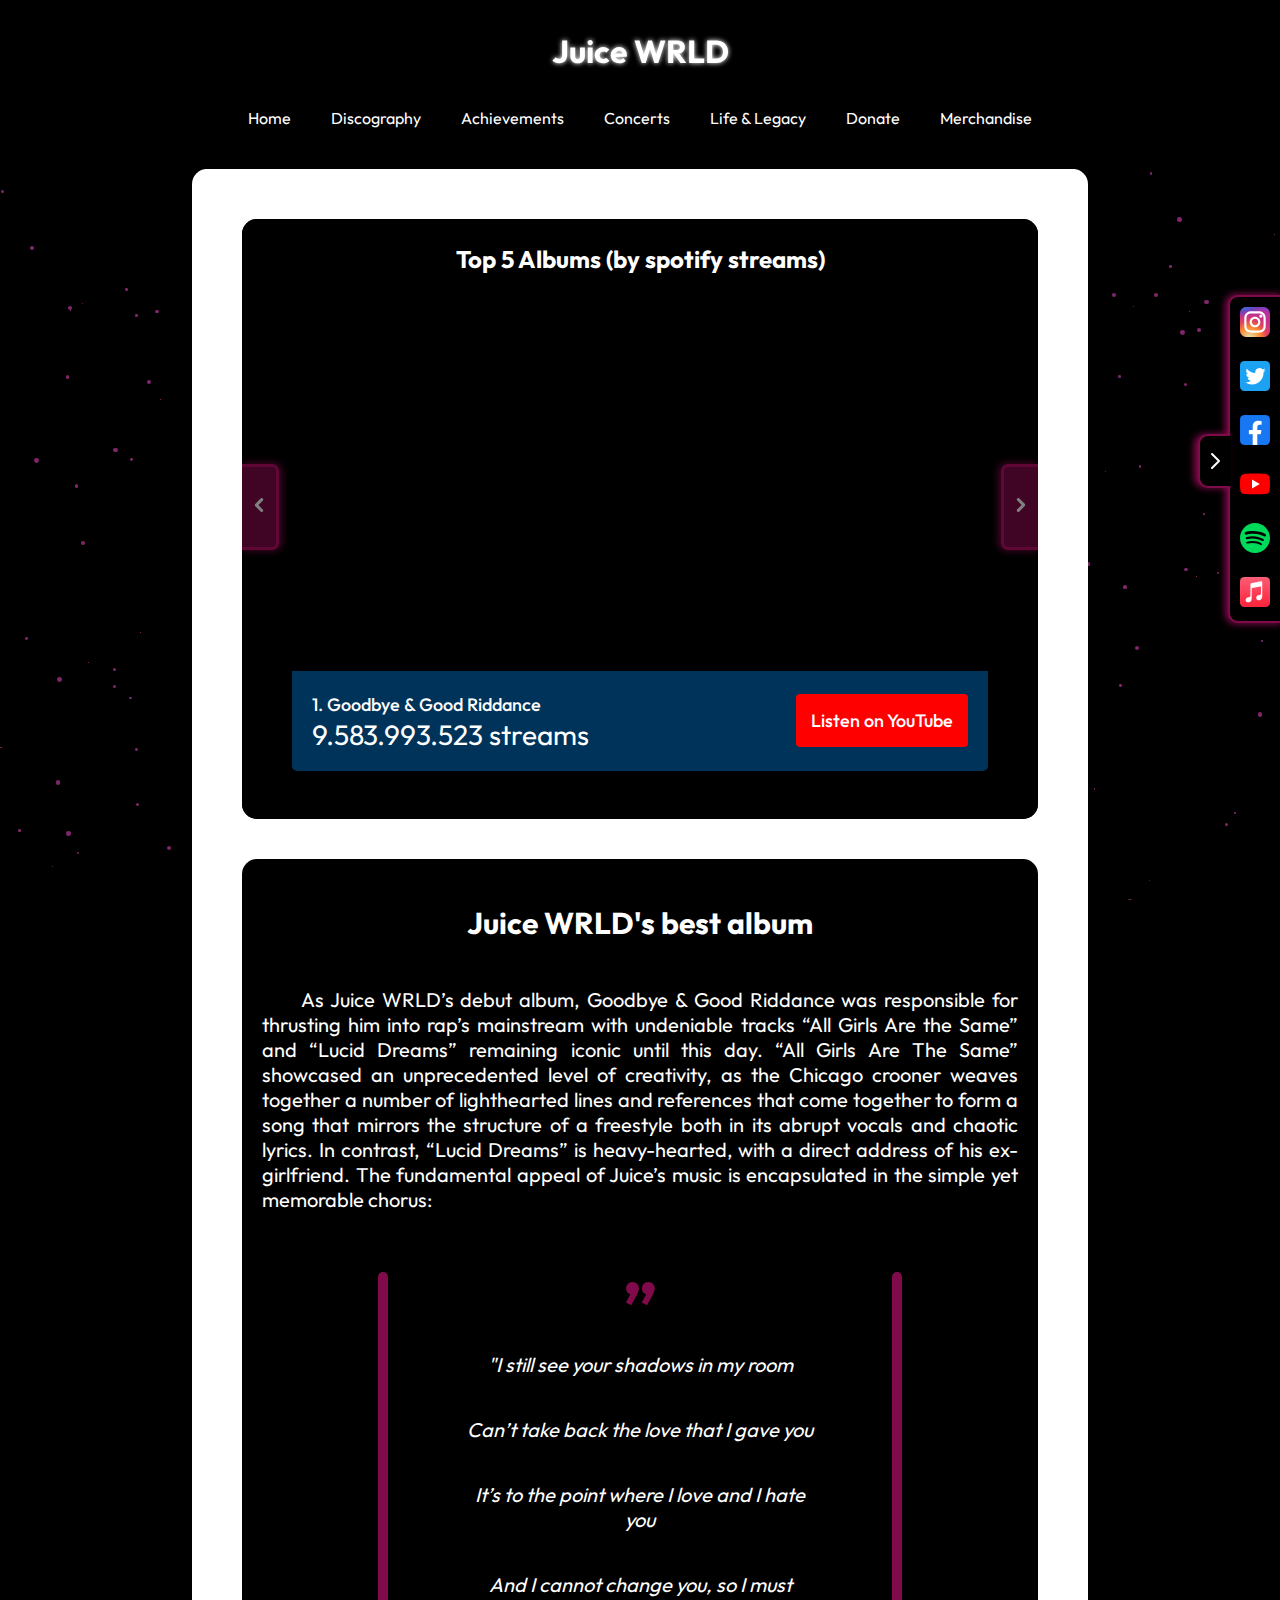
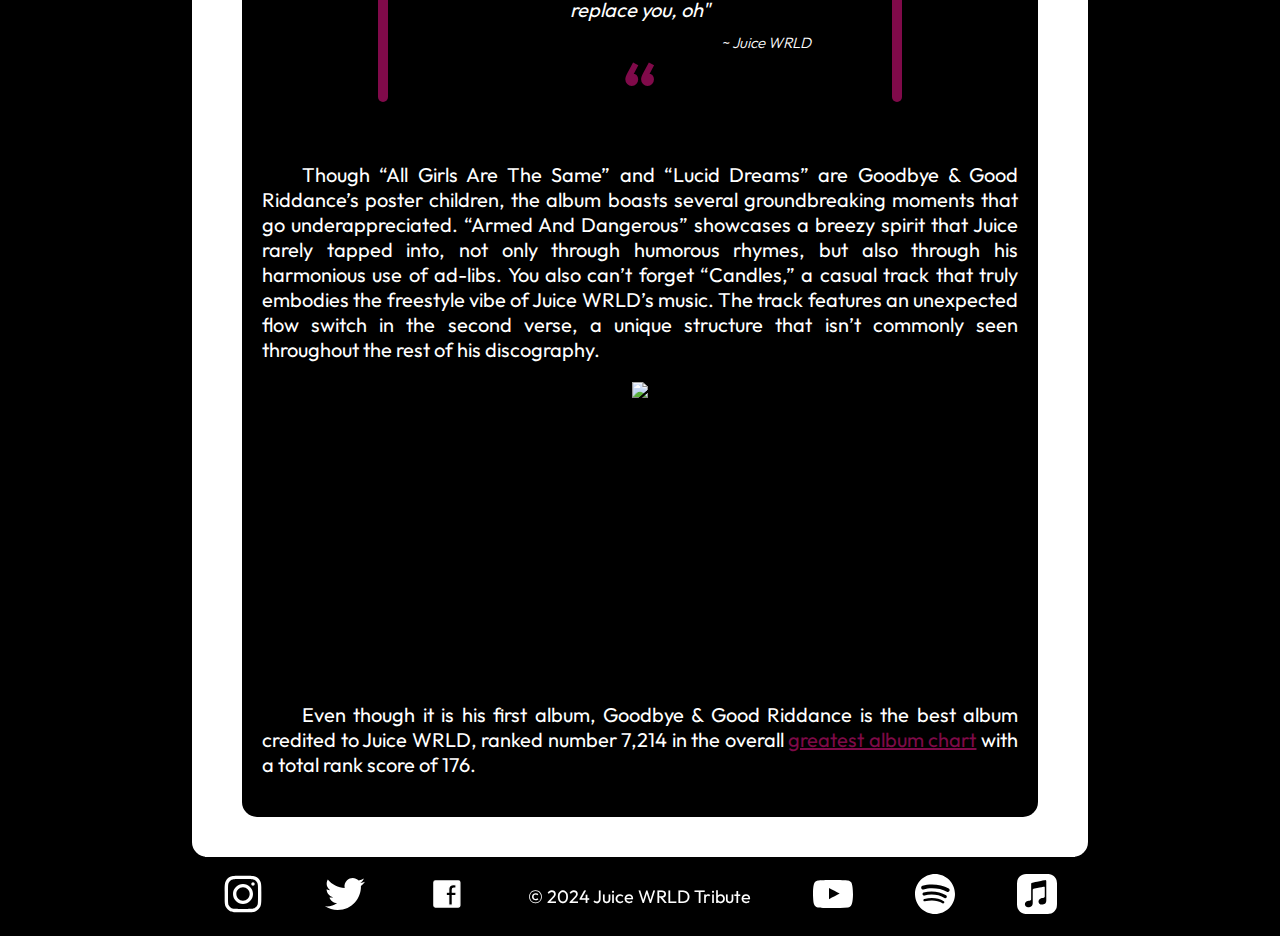
==== albums.html @ 2c8a4d6f "Site" ====
<!DOCTYPE html>
<html lang="en">
<head>
    <link rel="preconnect" href="https://fonts.googleapis.com">
    <link rel="preconnect" href="https://fonts.gstatic.com" crossorigin>
    <link href="https://fonts.googleapis.com/css2?family=Outfit:wght@100..900&display=swap" rel="stylesheet">
    <meta charset="UTF-8">
    <meta name="viewport" content="width=device-width, initial-scale=1.0">
    <title>Juice WRLD – Official Tribute</title>
    <link rel="stylesheet" href="styles.css">
</head>
<body>
    <header>
        <h1 class="white-glow effect-shine"><a href="https://999club.com/" style="text-decoration:none" target="_blank">Juice WRLD</a></h1>
        <div class="hover">
            <svg id="menuSvg" class="menu-inactive" fill="none" viewBox="0 0 17 14"><path stroke="currentColor" stroke-linecap="round" stroke-linejoin="round" stroke-width="2" d="M1 1h15M1 7h15M1 13h15"></path></svg>
        </div>
        <nav>
            <ul id="menu">
                <li><a href="index.html">Home</a></li>
                <li>
                    <a href="#">Discography</a>
                    <ul class="dropdown">
                        <li><a href="albums.html">Albums</a></li>
                        <li><a href="singles.html">Singles</a></li>
                    </ul>
                </li>
                <li>
                    <a href="#">Achievements</a>
                    <ul class="dropdown">
                        <li><a href="awards.html">Awards</a></li>
                        <li><a href="records.html">Records</a></li>
                    </ul>
                </li>
                <li><a href="concerts.html">Concerts</a></li>
                <li><a href="life.html">Life & Legacy</a></li>
                <li><a href="donation.html">Donate</a></li>
                <li><a href="merch.html">Merchandise</a></li>
            </ul>
        </nav>
    </header>
    <main>
        <div class="left-pillar"></div>
        <div class="right-pillar"></div>
        <div class="side-socials" id="sideSocials">
            <div class="side-socials-arrow" id="socialsArr">
                <svg id="socialsArrSvg" class="w-6 h-6 text-gray-800 dark:text-white" aria-hidden="true" xmlns="http://www.w3.org/2000/svg" width="24" height="24" fill="none" viewBox="0 0 24 24"> <path stroke="currentColor" stroke-linecap="round" stroke-linejoin="round" stroke-width="2" d="m15 19-7-7 7-7"/></svg>
            </div>
            <a href="https://www.instagram.com/juicewrld999/" target="_blank">
                <svg viewBox="2 2 28 28" fill="none" xmlns="http://www.w3.org/2000/svg"><g id="SVGRepo_bgCarrier" stroke-width="0"></g><g id="SVGRepo_tracerCarrier" stroke-linecap="round" stroke-linejoin="round"></g><g id="SVGRepo_iconCarrier"> <rect x="2" y="2" width="28" height="28" rx="6" fill="url(#paint0_radial_87_7153)"></rect> <rect x="2" y="2" width="28" height="28" rx="6" fill="url(#paint1_radial_87_7153)"></rect> <rect x="2" y="2" width="28" height="28" rx="6" fill="url(#paint2_radial_87_7153)"></rect> <path d="M23 10.5C23 11.3284 22.3284 12 21.5 12C20.6716 12 20 11.3284 20 10.5C20 9.67157 20.6716 9 21.5 9C22.3284 9 23 9.67157 23 10.5Z" fill="white"></path> <path fill-rule="evenodd" clip-rule="evenodd" d="M16 21C18.7614 21 21 18.7614 21 16C21 13.2386 18.7614 11 16 11C13.2386 11 11 13.2386 11 16C11 18.7614 13.2386 21 16 21ZM16 19C17.6569 19 19 17.6569 19 16C19 14.3431 17.6569 13 16 13C14.3431 13 13 14.3431 13 16C13 17.6569 14.3431 19 16 19Z" fill="white"></path> <path fill-rule="evenodd" clip-rule="evenodd" d="M6 15.6C6 12.2397 6 10.5595 6.65396 9.27606C7.2292 8.14708 8.14708 7.2292 9.27606 6.65396C10.5595 6 12.2397 6 15.6 6H16.4C19.7603 6 21.4405 6 22.7239 6.65396C23.8529 7.2292 24.7708 8.14708 25.346 9.27606C26 10.5595 26 12.2397 26 15.6V16.4C26 19.7603 26 21.4405 25.346 22.7239C24.7708 23.8529 23.8529 24.7708 22.7239 25.346C21.4405 26 19.7603 26 16.4 26H15.6C12.2397 26 10.5595 26 9.27606 25.346C8.14708 24.7708 7.2292 23.8529 6.65396 22.7239C6 21.4405 6 19.7603 6 16.4V15.6ZM15.6 8H16.4C18.1132 8 19.2777 8.00156 20.1779 8.0751C21.0548 8.14674 21.5032 8.27659 21.816 8.43597C22.5686 8.81947 23.1805 9.43139 23.564 10.184C23.7234 10.4968 23.8533 10.9452 23.9249 11.8221C23.9984 12.7223 24 13.8868 24 15.6V16.4C24 18.1132 23.9984 19.2777 23.9249 20.1779C23.8533 21.0548 23.7234 21.5032 23.564 21.816C23.1805 22.5686 22.5686 23.1805 21.816 23.564C21.5032 23.7234 21.0548 23.8533 20.1779 23.9249C19.2777 23.9984 18.1132 24 16.4 24H15.6C13.8868 24 12.7223 23.9984 11.8221 23.9249C10.9452 23.8533 10.4968 23.7234 10.184 23.564C9.43139 23.1805 8.81947 22.5686 8.43597 21.816C8.27659 21.5032 8.14674 21.0548 8.0751 20.1779C8.00156 19.2777 8 18.1132 8 16.4V15.6C8 13.8868 8.00156 12.7223 8.0751 11.8221C8.14674 10.9452 8.27659 10.4968 8.43597 10.184C8.81947 9.43139 9.43139 8.81947 10.184 8.43597C10.4968 8.27659 10.9452 8.14674 11.8221 8.0751C12.7223 8.00156 13.8868 8 15.6 8Z" fill="white"></path> <defs> <radialGradient id="paint0_radial_87_7153" cx="0" cy="0" r="1" gradientUnits="userSpaceOnUse" gradientTransform="translate(12 23) rotate(-55.3758) scale(25.5196)"> <stop stop-color="#B13589"></stop> <stop offset="0.79309" stop-color="#C62F94"></stop> <stop offset="1" stop-color="#8A3AC8"></stop> </radialGradient> <radialGradient id="paint1_radial_87_7153" cx="0" cy="0" r="1" gradientUnits="userSpaceOnUse" gradientTransform="translate(11 31) rotate(-65.1363) scale(22.5942)"> <stop stop-color="#E0E8B7"></stop> <stop offset="0.444662" stop-color="#FB8A2E"></stop> <stop offset="0.71474" stop-color="#E2425C"></stop> <stop offset="1" stop-color="#E2425C" stop-opacity="0"></stop> </radialGradient> <radialGradient id="paint2_radial_87_7153" cx="0" cy="0" r="1" gradientUnits="userSpaceOnUse" gradientTransform="translate(0.500002 3) rotate(-8.1301) scale(38.8909 8.31836)"> <stop offset="0.156701" stop-color="#406ADC"></stop> <stop offset="0.467799" stop-color="#6A45BE"></stop> <stop offset="1" stop-color="#6A45BE" stop-opacity="0"></stop> </radialGradient> </defs> </g></svg>
            </a>
            <a href="https://x.com/juiceworlddd" target="_blank">
                <svg xmlns="http://www.w3.org/2000/svg" aria-label="Twitter" role="img" viewBox="0 0 512 512" fill="#ffffff"><g id="SVGRepo_bgCarrier" stroke-width="0"></g><g id="SVGRepo_tracerCarrier" stroke-linecap="round" stroke-linejoin="round"></g><g id="SVGRepo_iconCarrier"><rect width="512" height="512" rx="15%" fill="#1da1f2"></rect><path fill="#ffffff" d="M437 152a72 72 0 01-40 12a72 72 0 0032-40a72 72 0 01-45 17a72 72 0 00-122 65a200 200 0 01-145-74a72 72 0 0022 94a72 72 0 01-32-7a72 72 0 0056 69a72 72 0 01-32 1a72 72 0 0067 50a200 200 0 01-105 29a200 200 0 00309-179a200 200 0 0035-37"></path></g></svg>
            </a>
            <a href="https://www.facebook.com/juiceworldddd/" target="_blank">
                <svg xmlns="http://www.w3.org/2000/svg" aria-label="Facebook" role="img" viewBox="0 0 512 512" fill="#000000" stroke="#000000"><g id="SVGRepo_bgCarrier" stroke-width="0"></g><g id="SVGRepo_tracerCarrier" stroke-linecap="round" stroke-linejoin="round"></g><g id="SVGRepo_iconCarrier"><rect width="512" height="512" rx="15%" fill="#1877f2"></rect><path d="M355.6 330l11.4-74h-71v-48c0-20.2 9.9-40 41.7-40H370v-63s-29.3-5-57.3-5c-58.5 0-96.7 35.4-96.7 99.6V256h-65v74h65v182h80V330h59.6z" fill="#ffffff"></path></g></svg>
            </a>
            <a href="https://www.youtube.com/@JuiceWRLD" target="_blank">
                <svg viewBox="1 1 14 14" xmlns="http://www.w3.org/2000/svg" fill="none"><g id="SVGRepo_bgCarrier" stroke-width="0"></g><g id="SVGRepo_tracerCarrier" stroke-linecap="round" stroke-linejoin="round"></g><g id="SVGRepo_iconCarrier"><path fill="red" d="M14.712 4.633a1.754 1.754 0 00-1.234-1.234C12.382 3.11 8 3.11 8 3.11s-4.382 0-5.478.289c-.6.161-1.072.634-1.234 1.234C1 5.728 1 8 1 8s0 2.283.288 3.367c.162.6.635 1.073 1.234 1.234C3.618 12.89 8 12.89 8 12.89s4.382 0 5.478-.289a1.754 1.754 0 001.234-1.234C15 10.272 15 8 15 8s0-2.272-.288-3.367z"></path><path fill="#ffffff" d="M6.593 10.11l3.644-2.098-3.644-2.11v4.208z"></path></g></svg>
            </a>
            <a href="https://open.spotify.com/artist/4MCBfE4596Uoi2O4DtmEMz" target="_blank">
                <svg viewBox="0 0 48 48" version="1.1" xmlns="http://www.w3.org/2000/svg" xmlns:xlink="http://www.w3.org/1999/xlink" fill="#ffffff"><g id="SVGRepo_bgCarrier" stroke-width="0"></g><g id="SVGRepo_tracerCarrier" stroke-linecap="round" stroke-linejoin="round"></g><g id="SVGRepo_iconCarrier"> <title>Spotify-color</title> <desc>Created with Sketch.</desc> <defs> </defs> <g id="Icons" stroke="none" stroke-width="1" fill="none" fill-rule="evenodd"> <g id="Color-" transform="translate(-200.000000, -460.000000)" fill="#00DA5A"> <path d="M238.16,481.36 C230.48,476.8 217.64,476.32 210.32,478.6 C209.12,478.96 207.92,478.24 207.56,477.16 C207.2,475.96 207.92,474.76 209,474.4 C217.52,471.88 231.56,472.36 240.44,477.64 C241.52,478.24 241.88,479.68 241.28,480.76 C240.68,481.6 239.24,481.96 238.16,481.36 M237.92,488.08 C237.32,488.92 236.24,489.28 235.4,488.68 C228.92,484.72 219.08,483.52 211.52,485.92 C210.56,486.16 209.48,485.68 209.24,484.72 C209,483.76 209.48,482.68 210.44,482.44 C219.2,479.8 230,481.12 237.44,485.68 C238.16,486.04 238.52,487.24 237.92,488.08 M235.04,494.68 C234.56,495.4 233.72,495.64 233,495.16 C227.36,491.68 220.28,490.96 211.88,492.88 C211.04,493.12 210.32,492.52 210.08,491.8 C209.84,490.96 210.44,490.24 211.16,490 C220.28,487.96 228.2,488.8 234.44,492.64 C235.28,493 235.4,493.96 235.04,494.68 M224,460 C210.8,460 200,470.8 200,484 C200,497.2 210.8,508 224,508 C237.2,508 248,497.2 248,484 C248,470.8 237.32,460 224,460" id="Spotify"> </path> </g> </g> </g></svg>
            </a>
            <a href="https://music.apple.com/us/artist/juice-wrld/1368733420" target="_blank">
                <svg xmlns="http://www.w3.org/2000/svg" aria-label="Apple Music" role="img" viewBox="0 0 512 512" fill="#ffffff" stroke="#ffffff"><g id="SVGRepo_bgCarrier" stroke-width="0"></g><g id="SVGRepo_tracerCarrier" stroke-linecap="round" stroke-linejoin="round"></g><g id="SVGRepo_iconCarrier"><rect width="512" height="512" rx="15%" fill="url(#g)"></rect><linearGradient id="g" x1=".5" y1=".99" x2=".5" y2=".02"><stop offset="0" stop-color="#FA233B"></stop><stop offset="1" stop-color="#FB5C74"></stop></linearGradient><path fill="#ffffff" d="M199 359V199q0-9 10-11l138-28q11-2 12 10v122q0 15-45 20c-57 9-48 105 30 79 30-11 35-40 35-69V88s0-20-17-15l-170 35s-13 2-13 18v203q0 15-45 20c-57 9-48 105 30 79 30-11 35-40 35-69"></path></g></svg>
            </a>
        </div>
        <div class="content">
            <div class="slider hover" id="mainSlider">
                <h2 class="albums-title neon">Top 5 Albums (by spotify streams)</h2>
                <div class="slides" id="mainSlides">
                    <iframe class="slide" id="slide5" src=""></iframe>
                    <!-- https://open.spotify.com/embed/album/1btu0SV2DOI5HoFsvUd78F?utm_source=generator -->
                    <iframe class="slide" id="slide1" src=""></iframe>
                    <!-- https://open.spotify.com/embed/album/6tkjU4Umpo79wwkgPMV3nZ?utm_source=generator -->
                    <iframe class="slide" id="slide2" src=""></iframe>
                    <!-- https://open.spotify.com/embed/album/6n9DKpOxwifT5hOXtgLZSL?utm_source=generator -->
                </div>
                <div class="additional-black-space-right"></div>
                <div class="additional-black-space-left"></div>
                <div class="main-slider-bottom-buttons" id="bottomButtonsMain"></div>
            </div>
            <section class="info">
                <h2>Juice WRLD's best album</h2>
                <p>&emsp;&emsp;As Juice WRLD’s debut album, Goodbye & Good Riddance was responsible for thrusting him into rap’s mainstream with undeniable tracks “All Girls Are the Same” and “Lucid Dreams” remaining iconic until this day. “All Girls Are The Same” showcased an unprecedented level of creativity, as the Chicago crooner weaves together a number of lighthearted lines and references that come together to form a song that mirrors the structure of a freestyle both in its abrupt vocals and chaotic lyrics. In contrast, “Lucid Dreams” is heavy-hearted, with a direct address of his ex-girlfriend. The fundamental appeal of Juice’s music is encapsulated in the simple yet memorable chorus:</p>
                <section class="quote">
                    <div class="quotes quotes-top">”</div>
                    <p><i>"I still see your shadows in my room</i></p>
                    <p><i>Can’t take back the love that I gave you</i></p>
                    <p><i>It’s to the point where I love and I hate you</i></p>
                    <p><i>And I cannot change you, so I must replace you, oh"</i></p>
                    <i class="quote-credits">~ Juice WRLD</i>
                    <div class="quotes quotes-bottom">“</div>
                </section>
                <p>&emsp;&emsp;Though “All Girls Are The Same” and “Lucid Dreams” are Goodbye & Good Riddance’s poster children, the album boasts several groundbreaking moments that go underappreciated. “Armed And Dangerous” showcases a breezy spirit that Juice rarely tapped into, not only through humorous rhymes, but also through his harmonious use of ad-libs. You also can’t forget “Candles,” a casual track that truly embodies the freestyle vibe of Juice WRLD’s music. The track features an unexpected flow switch in the second verse, a unique structure that isn’t commonly seen throughout the rest of his discography.</p>
                <img class="album-info-img" src="https://lastfm.freetls.fastly.net/i/u/770x0/efd1306959795aaa4b5e05281df7247b.jpg#efd1306959795aaa4b5e05281df7247b">
                <p>&emsp;&emsp;Even though it is his first album, Goodbye & Good Riddance is the best album credited to Juice WRLD, ranked number 7,214 in the overall <a target="_blank" href="https://www.besteveralbums.com/overall.php?rank=7214#136539">greatest album chart</a> with a total rank score of 176.</p>
            </section>
        </div>
    </main>

    <footer>
        <a class="hover" target="_blank" href="https://www.instagram.com/juicewrld999/"><svg id="insta" viewBox="0 0 24 24" fill="none" xmlns="http://www.w3.org/2000/svg"><g id="SVGRepo_bgCarrier" stroke-width="0"></g><g id="SVGRepo_tracerCarrier" stroke-linecap="round" stroke-linejoin="round"></g><g id="SVGRepo_iconCarrier"> <path fill-rule="evenodd" clip-rule="evenodd" d="M12 18C15.3137 18 18 15.3137 18 12C18 8.68629 15.3137 6 12 6C8.68629 6 6 8.68629 6 12C6 15.3137 8.68629 18 12 18ZM12 16C14.2091 16 16 14.2091 16 12C16 9.79086 14.2091 8 12 8C9.79086 8 8 9.79086 8 12C8 14.2091 9.79086 16 12 16Z" fill="#ffffff"></path> <path d="M18 5C17.4477 5 17 5.44772 17 6C17 6.55228 17.4477 7 18 7C18.5523 7 19 6.55228 19 6C19 5.44772 18.5523 5 18 5Z" fill="#ffffff"></path> <path fill-rule="evenodd" clip-rule="evenodd" d="M1.65396 4.27606C1 5.55953 1 7.23969 1 10.6V13.4C1 16.7603 1 18.4405 1.65396 19.7239C2.2292 20.8529 3.14708 21.7708 4.27606 22.346C5.55953 23 7.23969 23 10.6 23H13.4C16.7603 23 18.4405 23 19.7239 22.346C20.8529 21.7708 21.7708 20.8529 22.346 19.7239C23 18.4405 23 16.7603 23 13.4V10.6C23 7.23969 23 5.55953 22.346 4.27606C21.7708 3.14708 20.8529 2.2292 19.7239 1.65396C18.4405 1 16.7603 1 13.4 1H10.6C7.23969 1 5.55953 1 4.27606 1.65396C3.14708 2.2292 2.2292 3.14708 1.65396 4.27606ZM13.4 3H10.6C8.88684 3 7.72225 3.00156 6.82208 3.0751C5.94524 3.14674 5.49684 3.27659 5.18404 3.43597C4.43139 3.81947 3.81947 4.43139 3.43597 5.18404C3.27659 5.49684 3.14674 5.94524 3.0751 6.82208C3.00156 7.72225 3 8.88684 3 10.6V13.4C3 15.1132 3.00156 16.2777 3.0751 17.1779C3.14674 18.0548 3.27659 18.5032 3.43597 18.816C3.81947 19.5686 4.43139 20.1805 5.18404 20.564C5.49684 20.7234 5.94524 20.8533 6.82208 20.9249C7.72225 20.9984 8.88684 21 10.6 21H13.4C15.1132 21 16.2777 20.9984 17.1779 20.9249C18.0548 20.8533 18.5032 20.7234 18.816 20.564C19.5686 20.1805 20.1805 19.5686 20.564 18.816C20.7234 18.5032 20.8533 18.0548 20.9249 17.1779C20.9984 16.2777 21 15.1132 21 13.4V10.6C21 8.88684 20.9984 7.72225 20.9249 6.82208C20.8533 5.94524 20.7234 5.49684 20.564 5.18404C20.1805 4.43139 19.5686 3.81947 18.816 3.43597C18.5032 3.27659 18.0548 3.14674 17.1779 3.0751C16.2777 3.00156 15.1132 3 13.4 3Z" fill="#ffffff"></path> </g></svg></a>
        <a class="hover" target="_blank" href="https://x.com/juiceworlddd"><svg id="x"viewBox="0 -2 20 20" version="1.1" xmlns="http://www.w3.org/2000/svg" xmlns:xlink="http://www.w3.org/1999/xlink" fill="#ffffff" stroke="#ffffff"><g id="SVGRepo_bgCarrier" stroke-width="0"></g><g id="SVGRepo_tracerCarrier" stroke-linecap="round" stroke-linejoin="round"></g><g id="SVGRepo_iconCarrier"> <title>twitter [#154]</title> <desc>Created with Sketch.</desc> <defs> </defs> <g id="Page-1" stroke="none" stroke-width="1" fill="none" fill-rule="evenodd"> <g id="Dribbble-Light-Preview" transform="translate(-60.000000, -7521.000000)" fill="#ffffff"> <g id="icons" transform="translate(56.000000, 160.000000)"> <path d="M10.29,7377 C17.837,7377 21.965,7370.84365 21.965,7365.50546 C21.965,7365.33021 21.965,7365.15595 21.953,7364.98267 C22.756,7364.41163 23.449,7363.70276 24,7362.8915 C23.252,7363.21837 22.457,7363.433 21.644,7363.52751 C22.5,7363.02244 23.141,7362.2289 23.448,7361.2926 C22.642,7361.76321 21.761,7362.095 20.842,7362.27321 C19.288,7360.64674 16.689,7360.56798 15.036,7362.09796 C13.971,7363.08447 13.518,7364.55538 13.849,7365.95835 C10.55,7365.79492 7.476,7364.261 5.392,7361.73762 C4.303,7363.58363 4.86,7365.94457 6.663,7367.12996 C6.01,7367.11125 5.371,7366.93797 4.8,7366.62489 L4.8,7366.67608 C4.801,7368.5989 6.178,7370.2549 8.092,7370.63591 C7.488,7370.79836 6.854,7370.82199 6.24,7370.70483 C6.777,7372.35099 8.318,7373.47829 10.073,7373.51078 C8.62,7374.63513 6.825,7375.24554 4.977,7375.24358 C4.651,7375.24259 4.325,7375.22388 4,7375.18549 C5.877,7376.37088 8.06,7377 10.29,7376.99705" id="twitter-[#154]"> </path> </g> </g> </g> </g></svg></a>
        <a class="hover" target="_blank" href="https://www.facebook.com/juiceworldddd/"><svg id="fb" fill="#ffffff" viewBox="-5.5 0 32 32" version="1.1" xmlns="http://www.w3.org/2000/svg" stroke="#ffffff"><g id="SVGRepo_bgCarrier" stroke-width="0"></g><g id="SVGRepo_tracerCarrier" stroke-linecap="round" stroke-linejoin="round"></g><g id="SVGRepo_iconCarrier"> <title>facebook</title> <path d="M1.188 5.594h18.438c0.625 0 1.188 0.563 1.188 1.188v18.438c0 0.625-0.563 1.188-1.188 1.188h-18.438c-0.625 0-1.188-0.563-1.188-1.188v-18.438c0-0.625 0.563-1.188 1.188-1.188zM14.781 17.281h2.875l0.125-2.75h-3v-2.031c0-0.781 0.156-1.219 1.156-1.219h1.75l0.063-2.563s-0.781-0.125-1.906-0.125c-2.75 0-3.969 1.719-3.969 3.563v2.375h-2.031v2.75h2.031v7.625h2.906v-7.625z"></path> </g></svg></a>
        <p id="copyrightText">&copy; 2024 Juice WRLD Tribute</p>
        <a class="hover" target="_blank" href="https://www.youtube.com/@JuiceWRLD"><svg id="yt" viewBox="0 -3 20 20" version="1.1" xmlns="http://www.w3.org/2000/svg" xmlns:xlink="http://www.w3.org/1999/xlink" fill="#000000"><g id="SVGRepo_bgCarrier" stroke-width="0"></g><g id="SVGRepo_tracerCarrier" stroke-linecap="round" stroke-linejoin="round"></g><g id="SVGRepo_iconCarrier"> <title>youtube [#168]</title> <desc>Created with Sketch.</desc> <defs> </defs> <g id="Page-1" stroke="none" stroke-width="1" fill="none" fill-rule="evenodd"> <g id="Dribbble-Light-Preview" transform="translate(-300.000000, -7442.000000)" fill="#ffffff"> <g id="icons" transform="translate(56.000000, 160.000000)"> <path d="M251.988432,7291.58588 L251.988432,7285.97425 C253.980638,7286.91168 255.523602,7287.8172 257.348463,7288.79353 C255.843351,7289.62824 253.980638,7290.56468 251.988432,7291.58588 M263.090998,7283.18289 C262.747343,7282.73013 262.161634,7282.37809 261.538073,7282.26141 C259.705243,7281.91336 248.270974,7281.91237 246.439141,7282.26141 C245.939097,7282.35515 245.493839,7282.58153 245.111335,7282.93357 C243.49964,7284.42947 244.004664,7292.45151 244.393145,7293.75096 C244.556505,7294.31342 244.767679,7294.71931 245.033639,7294.98558 C245.376298,7295.33761 245.845463,7295.57995 246.384355,7295.68865 C247.893451,7296.0008 255.668037,7296.17532 261.506198,7295.73552 C262.044094,7295.64178 262.520231,7295.39147 262.895762,7295.02447 C264.385932,7293.53455 264.28433,7285.06174 263.090998,7283.18289" id="youtube-[#168]"> </path> </g> </g> </g> </g></svg></a>
        <a class="hover" target="_blank" href="https://open.spotify.com/artist/4MCBfE4596Uoi2O4DtmEMz"><svg id="spotify" viewBox="0 0 20 20" version="1.1" xmlns="http://www.w3.org/2000/svg" xmlns:xlink="http://www.w3.org/1999/xlink" fill="#ffffff" stroke="#ffffff"><g id="SVGRepo_bgCarrier" stroke-width="0"></g><g id="SVGRepo_tracerCarrier" stroke-linecap="round" stroke-linejoin="round"></g><g id="SVGRepo_iconCarrier"> <title>spotify [#162]</title> <desc>Created with Sketch.</desc> <defs> </defs> <g id="Page-1" stroke="none" stroke-width="1" fill="none" fill-rule="evenodd"> <g id="Dribbble-Light-Preview" transform="translate(-140.000000, -7479.000000)" fill="#ffffff"> <g id="icons" transform="translate(56.000000, 160.000000)"> <path d="M99.915,7327.865 C96.692,7325.951 91.375,7325.775 88.297,7326.709 C87.803,7326.858 87.281,7326.58 87.131,7326.085 C86.981,7325.591 87.26,7325.069 87.754,7324.919 C91.287,7323.846 97.159,7324.053 100.87,7326.256 C101.314,7326.52 101.46,7327.094 101.196,7327.538 C100.934,7327.982 100.358,7328.129 99.915,7327.865 L99.915,7327.865 Z M99.81,7330.7 C99.584,7331.067 99.104,7331.182 98.737,7330.957 C96.05,7329.305 91.952,7328.827 88.773,7329.792 C88.36,7329.916 87.925,7329.684 87.8,7329.272 C87.676,7328.86 87.908,7328.425 88.32,7328.3 C91.951,7327.198 96.466,7327.732 99.553,7329.629 C99.92,7329.854 100.035,7330.334 99.81,7330.7 L99.81,7330.7 Z M98.586,7333.423 C98.406,7333.717 98.023,7333.81 97.729,7333.63 C95.381,7332.195 92.425,7331.871 88.944,7332.666 C88.609,7332.743 88.274,7332.533 88.198,7332.197 C88.121,7331.862 88.33,7331.528 88.667,7331.451 C92.476,7330.58 95.743,7330.955 98.379,7332.566 C98.673,7332.746 98.766,7333.129 98.586,7333.423 L98.586,7333.423 Z M94,7319 C88.477,7319 84,7323.477 84,7329 C84,7334.523 88.477,7339 94,7339 C99.523,7339 104,7334.523 104,7329 C104,7323.478 99.523,7319.001 94,7319.001 L94,7319 Z" id="spotify-[#162]"> </path> </g> </g> </g> </g></svg></a>
        <a class="hover" target="_blank" href="https://music.apple.com/us/artist/juice-wrld/1368733420"><svg id="appleMusic"  fill="#ffffff" viewBox="0 0 24 24" xmlns="http://www.w3.org/2000/svg" stroke="#ffffff" stroke-width="0.00024000000000000003"><g id="SVGRepo_bgCarrier" stroke-width="0"></g><g id="SVGRepo_tracerCarrier" stroke-linecap="round" stroke-linejoin="round"></g><g id="SVGRepo_iconCarrier"><path d="m24 6.124c0-.029.001-.063.001-.097 0-.743-.088-1.465-.253-2.156l.013.063c-.312-1.291-1.1-2.359-2.163-3.031l-.02-.012c-.536-.35-1.168-.604-1.847-.723l-.03-.004c-.463-.084-1.003-.138-1.553-.15h-.011c-.04 0-.083-.01-.124-.013h-12.025c-.152.01-.3.017-.455.026-.791.016-1.542.161-2.242.415l.049-.015c-1.306.501-2.327 1.495-2.853 2.748l-.012.033c-.17.409-.297.885-.36 1.38l-.003.028c-.051.343-.087.751-.1 1.165v.016c0 .032-.007.062-.01.093v12.224c.01.14.017.283.027.424.02.861.202 1.673.516 2.416l-.016-.043c.609 1.364 1.774 2.387 3.199 2.792l.035.009c.377.111.817.192 1.271.227l.022.001c.555.053 1.11.06 1.667.06h11.028c.554 0 1.099-.037 1.633-.107l-.063.007c.864-.096 1.645-.385 2.321-.823l-.021.013c.825-.539 1.47-1.29 1.867-2.176l.013-.032c.166-.383.295-.829.366-1.293l.004-.031c.084-.539.132-1.161.132-1.794 0-.086-.001-.171-.003-.256v.013q0-5.7 0-11.394zm-6.424 3.99v5.712c.001.025.001.054.001.083 0 .407-.09.794-.252 1.14l.007-.017c-.273.562-.771.979-1.373 1.137l-.015.003c-.316.094-.682.156-1.06.173h-.01c-.029.002-.062.002-.096.002-1.033 0-1.871-.838-1.871-1.871 0-.741.431-1.382 1.056-1.685l.011-.005c.293-.14.635-.252.991-.32l.027-.004c.378-.082.758-.153 1.134-.24.264-.045.468-.252.51-.513v-.003c.013-.057.02-.122.02-.189 0-.002 0-.003 0-.005q0-2.723 0-5.443c-.001-.066-.01-.13-.027-.19l.001.005c-.026-.134-.143-.235-.283-.235-.006 0-.012 0-.018.001h.001c-.178.013-.34.036-.499.07l.024-.004q-1.14.225-2.28.456l-3.7.748c-.016 0-.032.01-.048.013-.222.03-.392.219-.392.447 0 .015.001.03.002.045v-.002.13q0 3.9 0 7.801c.001.028.001.062.001.095 0 .408-.079.797-.224 1.152l.007-.021c-.264.614-.792 1.072-1.436 1.235l-.015.003c-.319.096-.687.158-1.067.172h-.008c-.031.002-.067.003-.104.003-.913 0-1.67-.665-1.815-1.536l-.001-.011c-.02-.102-.031-.218-.031-.338 0-.785.485-1.458 1.172-1.733l.013-.004c.315-.127.687-.234 1.072-.305l.036-.005c.287-.06.575-.116.86-.177.341-.05.6-.341.6-.693 0-.007 0-.015 0-.022v.001-.15q0-4.44 0-8.883c0-.002 0-.004 0-.007 0-.129.015-.254.044-.374l-.002.011c.066-.264.277-.466.542-.517l.004-.001c.255-.066.515-.112.774-.165.733-.15 1.466-.3 2.2-.444l2.27-.46c.67-.134 1.34-.27 2.01-.4.181-.042.407-.079.637-.104l.027-.002c.018-.002.04-.004.061-.004.27 0 .489.217.493.485.008.067.012.144.012.222v.001q0 2.865 0 5.732z"></path></g></svg></a>
    </footer>
    <script src="script.js"></script>
</body>
</html>
---- styles.css ----
body {
    font-family: "Outfit", sans-serif;
    margin: 0;
    padding: 0;
    background-color: #f8f8f8;
    overflow-x: hidden;
}

header {
    background-color: #000;
    color: #fff;
    padding: 10px 0;
    text-align: center;
    position: sticky;
    top: 0;
    z-index: 3;
}
main{
    position: relative;
}
#menuSvg {
    border-radius: 10px;
    position: absolute;
    padding: 15px;
    box-sizing: border-box;
    color: #DFDFDF;
    width: 55px;
    height: 55px;
    min-height: 55px;
    transition: transform 0.3s;
    cursor: pointer;
    left: 7vw;
    top: 24px;
    z-index: 2;
}
nav{
    user-select: none;
    z-index: 1;
    position: relative;
}
nav ul {
    display: flex;
    justify-content: center;
    list-style-type: none;
    padding: 0;
}

nav ul li {
    display: inline;
    position: relative;
}

nav a {
    display: inline-block;
    color: white;
    padding: 15px 20px;
    text-decoration: none;
    border-radius: 8px;
    transition: background-color 0.3s;
}

nav a:hover,.hover #menuSvg:hover {
    background-color: #444;
}

.dropdown {
    display: none;
    position: absolute;
    background-color: black;
    z-index: 1;
    border-radius: 8px;
    padding: 20px 0;
    box-sizing: border-box;
}
nav li:hover .dropdown {
    display: block;
}
.effect-shine{
    background: linear-gradient(300deg, rgba(255,255,255,1) 45%, rgba(142,7,150,1) 50%, rgba(255,255,255,1) 55%);
    background-size: 200% auto;
    background-clip: text;
    -webkit-text-fill-color: transparent;
    animation: shine 6s infinite;
}

@keyframes shine {
    from {
        background-position: 150%;
    }
  
    to {
        background-position: -50%;
    }
}
.white-glow{
    text-shadow: white 0px 0px 5px;
}
.scene{
    position: relative;
    height: 480px;
    width: calc(100% - 30vw);
    background-color: #3E0423;
    margin: 0 15vw;
    border-radius: 15px;
    border-bottom-left-radius: 0;
    border-bottom-right-radius: 0;
    overflow: hidden;
}
.hero {
    position: absolute;
    top: 0;
    left: calc(50% - 240px);
    overflow: hidden;
    display: flex;
    flex-direction: column;
    align-items: center;
    z-index: 1;
}

.hero-image {
    width: 100%;
    height: auto;
}

.hero-text {
    position: absolute;
    display: flex;
    flex-direction: column;
    align-items: center;
    color: white;
    top: 0px;
}
.left-pillar, .right-pillar{
    position: absolute;
    top: 0;
    width: 16vw;
    background-color: black;
    height: 100%;
    z-index: -1;
}
.left-pillar{
    left: 0;
}
.right-pillar{
    right: 0;
}
.torch {
    position: absolute;
    top: 5px;
    z-index: 1;
}
.left-torch{
    left: 10px;
}
.right-torch{
    right: 100px;
}
.right-torch .torch-head{
    transform: rotate(60deg);
    left: -10px;
}
.right-torch .torch-support{
    left: 80px;
    transform: rotate(40deg);
}
.left-torch .torch-head{
    transform: rotate(-60deg);
}
.left-torch .torch-support{
    transform: rotate(-40deg);
    left: -5px;
}
.torch-support{
    height: 50px;
    width: 15px;
    background-color: black;
    position: absolute;
    top: -12px;
}
.torch-head {
    position: absolute;
    clip-path: polygon(50% 0, 75% 10%, 75% 33%, 100% 100%, 0 100%, 25% 33%, 25% 10%);
    top: 0;
    width: 100px;
    height: 100px;
    background-color: black;
    border-radius: 5px 5px 0 0;
    z-index: 1;
}
.left-torch .torch-beam{
    left: 60px;
    animation: moveBeamLeft 3s infinite alternate ease-in-out;
}
.right-torch .torch-beam{
    left: -15px;
    animation: moveBeamRight 3s infinite alternate ease-in-out;
}
.torch-beam {
    position: absolute;
    top: 70px;
    transform: rotate(0deg);
    box-shadow: 0 5px 10px 15px rgba(255, 20, 147, 0.5);
    border-radius: 10px;
    width: 50px;
    height: 70vw;
    background: rgba(255, 20, 147, 0.5);
    transform-origin: top center;
}

@keyframes moveBeamLeft {
    0% {
        transform: rotate(-70deg);
    }
    100% {
        transform: rotate(-45deg);
    }
}
@keyframes moveBeamRight {
    0% {
        transform: rotate(70deg);
    }
    100% {
        transform: rotate(45deg);
    }
}
.tpne{
    width: calc(100% - 100px);
    border-radius: 15px;
    display: flex;
    flex-direction: column;
    align-items: center;
    justify-content: space-between;
    overflow: hidden;
    position: relative;
    height: 400px;
    margin-top: 40px;
    background-color: #121212;
    transition: transform 0.3s;
    cursor: pointer;
    font-size: 50px;
    font-weight: bold;
    color: white;
    box-sizing: border-box;
}
.tpne img{
    height: 180%;
    position: absolute;
    top: -45%;
}
.countdown{
    display: flex;
    justify-content: space-between;
    width: 40%;
    position: absolute;
    top: 75%;
}
.release-date, .release-hour{
    background-color: rgba(18, 18, 18, 0.7);
    padding: 10px;
    box-sizing: border-box;
    border-radius: 15px;
    position: absolute;
    top: 40%;
    font-size: 35px;
}
.release-date{
    left: 3%;
}
.release-hour{
    right: 3%;
}
.side-socials{
    display: flex;
    flex-direction: column;
    position: fixed;
    z-index: 2;
    right: -2px;
    top: calc(50% - 155px);
    background-color: black;
    border-top-left-radius: 10px;
    border-bottom-left-radius: 10px;
    border: 2px solid rgba(255, 20, 147, 0.5);
    box-shadow: -2px 0 7px 1px rgba(255, 20, 147, 0.5);
    padding: 0 10px;
    box-sizing: border-box;
    transition: all .5s;
}
.side-socials-arrow{
    position: absolute;
    top: calc(50% - 25px);
    left: -32px;
    background-color: black;
    border-top-left-radius: 10px;
    border-bottom-left-radius: 10px;
    border: 2px solid rgba(255, 20, 147, 0.5);
    box-shadow: -4px 0 7px 0px rgba(255, 20, 147, 0.5);
    border-right: 1px solid black;
    display: flex;
    align-items: center;
    justify-content: center;
    height: 50px;
    cursor: pointer;
}
.side-socials svg{
    width: 30px;
    margin: 10px 0;
}
.side-socials-arrow path{
    stroke: white;
}
.side-socials-arrow svg{
    width: 30px;
    transform: rotate(180deg);
    transition: all .5s;
}
.content{
    display: flex;
    flex-direction: column;
    align-items: center;
    background-color: white;
    z-index: 1;
    position: relative;
    margin: 0 15vw;
    border-radius: 15px;
    text-align: justify;
}
.margin-top--10px{
    margin-top: -10px !important;
}
.info, .concert-list, .legacy, .donation, .merchandise, .quote{
    display: flex;
    flex-direction: column;
    align-items: center;
    width: calc(100% - 100px);
    opacity: 0;
    color: white;
    transform: translateY(50px);
    padding: 20px;
    border-radius: 15px;
    background-color: black;
    margin: 40px 20px;
    transition: transform 0.3s;
    box-sizing: border-box;
    font-size: 20px;
    position: relative;
    overflow: hidden;
}
.info:hover, .quote:hover, .tpne:hover, .concert-list:hover, .legacy:hover, .donation:hover, .merchandise:hover {
    transform: scale(1.02);
}
.info .quote:hover{
    transform: scale(1);
}
.info .quote{
    margin-bottom: 0;
}
.info h2{
    text-align: center;
}
.info img{
    height: 300px;
}
.album-info-img{
    height: 300px;
    width: auto !important;
}
.juice-wrld-info-gif{
    object-fit: cover;
    width: 700px;
}
.info a{
    color: rgba(255, 20, 147, 0.5);
}
.quote:before{
    content: "";
    height: calc(100% - 80px);
    width: 10px;
    background-color: rgba(255, 20, 147, 0.5);
    position: absolute;
    top: 40px;
    left: 10%;
    border-radius: 5px;
}
.quote:after{
    content: "";
    height: calc(100% - 80px);
    width: 10px;
    background-color: rgba(255, 20, 147, 0.5);
    position: absolute;
    top: 40px;
    right: 10%;
    border-radius: 5px;
}
.quote {
    padding: 100px 20%;
    opacity: 1;
    transform: translateY(0);
    margin-top: 0;
    text-align: center;
}
.quotes{
    position: absolute;
    font-size: 70px;
    font-weight: bold;
    color: rgba(255, 20, 147, 0.5);
}
.quotes-top{
    top: 30px;
}
.quotes-bottom{
    bottom: 10px;
}
.quote-credits{
    position: absolute;
    font-size: 15px;
    font-weight: 300;
    right: 24%;
    bottom: 90px;
}
.iframe-container{
    position: relative;
}
.iframe-container img{
    height: auto !important;
    visibility: hidden;
}
.iframe-container iframe{
    top: 0;
    left: 0;
    position: absolute;
    width: 100%;
    height: 100%;
}
.slider{
    width: 100%;
    display: flex;
    justify-content: center;
    align-items: center;
    position: relative;
    cursor: pointer;
    border-radius: 15px;
    margin-top: 50px;
    overflow: hidden;
    background-color: black;
    padding: 80px 50px 50px 50px;
    box-sizing: border-box;
}
.albums-title{
    padding: 10px;
    box-sizing: border-box;
    position: absolute;
    color: white; 
    top: 15px;
    margin: 0;
}
.slider-button-left,.slider-button-right{
    padding: 30px 10px;
    box-sizing: border-box;
    position: absolute;
    background-color: rgba(255, 20, 147, 0.5);
    border: 3px solid rgba(255, 20, 147, 0.5);
    top: calc(50% - 55px);
    opacity: 50%;
    z-index: 1;
    cursor: pointer;
}
.slider-button-left svg,.slider-button-right svg{
    fill: white;
    width: 14px;
    height: 16px;
}
.hover .slider-button-left:hover,.hover .slider-button-right:hover{
    opacity: 100%;
}
.slider-button-left{
    border-top-right-radius: 7px;
    border-bottom-right-radius: 7px;
    left: 0;
    border-left: none;
    box-shadow: 2px 0 7px 1px rgba(255, 20, 147, 0.5);
}
.additional-black-space-left, .additional-black-space-right{
    position: absolute;
    background-color: black;
    width: 50px;
    height: 700px;
    z-index: 1;
}
.additional-black-space-right{
    right: 0;
}
.additional-black-space-left{
    left: 0;
}
.slider-button-right{
    border-top-left-radius: 7px;
    border-bottom-left-radius: 7px;
    right: 0;
    border-right: none;
    box-shadow: -2px 0 7px 1px rgba(255, 20, 147, 0.5);
}
.slider-button-left svg{
    transform: rotate(90deg);
}
.slider-button-right svg{
    transform: rotate(-90deg);
}
.slides{
    position: absolute;
    width: calc(300% - 300px);
    height: calc(100% - 130px);
    display: flex;
    left: calc(-100% + 150px);
    transition: all 0.5s;
    top: 80px;
}
.slide{
    width: calc(100% / 3 + 0.02px);
    position: relative;
    top: 0px;
    transition: all 0.5s;
    height: 100%;
    border: none;
    border-radius: 10px;
}
.main-slider-bottom-buttons{
    width: 550px;
    position: absolute;
    bottom: 30px;
    display: flex;
    z-index: 1;
    left: calc(50% - 275px);
}
.slider-bottom-button-padding{
    padding: 10px 3px;
    box-sizing: border-box;
    width: calc(100% / 7);
}
.slider-bottom-button{
    height: 5px;
    border-radius: 3px;
    background-color: #D2D8E1;
    cursor: pointer;
}
.slider-bottom-button-active{
    background-color: #FF882D;
}
.slider-footnote{
    display: flex;
    height: 100px;
    width: 100%;
    position: absolute;
    bottom: -2px;
    background-color: #7C3432;
    align-items: center;
    justify-content: space-between;
    padding: 30px 20px;
    box-sizing: border-box;
    color: white;
    border-bottom-right-radius: 5px;
    border-bottom-left-radius: 5px;
}
.slider-footnote-details{
    display: flex;
    flex-direction: column;
    align-items: flex-start;
}
.slider-footnote-text{
    font-size: 18px;
    font-weight: 500;
    margin-bottom: 5px;
}
.slider-footnote-title{
    font-size: 28px;
    line-height: 1;
}
.slider-footnote-link-button{
    color: white;
    text-decoration: none;
    background-color: #FF0000;
    font-weight: 500;
    border-radius: 4px;
    font-size: 18px;
    padding: 15px;
    box-sizing: border-box;
    cursor: pointer;
    display: flex;
    justify-content: center;
    align-items: center;
    transition: all .5s;
}
.hover .slider-footnote-link-button:hover{
    filter: brightness(2);
    box-shadow: 0 0 20px -3px red;
}
.slider-footnote .orange-button{
    max-width: 275px;
    width: 100%;
}
.slider-with-title{
    border-radius: 15px;
    width: calc(100% - 100px);
    display: flex;
    flex-direction: column;
    box-sizing: border-box;
    align-items: flex-start;
    padding:30px 40px;
    background-color: black;
    margin-top: 30px;
    position: relative;
}
.slider-title{
    font-size: 24px;
    margin: 10px 0px 10px 5px;
    color: white;
}
.slider-buttons{
    margin-left: 5px;
    display: flex;
    justify-content: flex-start;
    align-items: center;
    margin-top: 10px;
}
.slider-buttons div{
    background-color: white;
    padding: 11px 24px;
    box-sizing: border-box;
    font-size: 17px;
    color: #333;
    border-radius: 3px;
    border: 1px solid #d2d8e1;
    margin-right: 20px;
    cursor: pointer;
}
.slider-button-active{
    background-color: rgba(255, 20, 147, 0.5) !important;
    border-color: rgba(255, 20, 147, 1) !important;
    color: white !important;
}
.slider-products-overflow-hidden{
    display: flex;
    width: 100%;
    padding: 20px 0;
    overflow-x: hidden;
    user-select: none;
}
.slider-products-overflow-hidden .slider-button-right,.slider-products-overflow-hidden .slider-button-left{
    top: unset;
    bottom: 40%;
}
.slider-products{
    display: flex;
    justify-content: space-evenly;
    width: 100%;
    min-width: calc(100% / 4 * 7);
    scroll-behavior: smooth;
    box-sizing: border-box;
}
.product{
    text-decoration: none;
    width: 100%;
    max-width: calc((100% - 6 * 25px) / 7);
    min-width: calc((100% - 6 * 25px) / 7);
    display: flex;
    flex-direction: column;
    justify-content: space-between;
    align-items: center;
    position: relative;
    padding: 20px;  
    box-sizing: border-box;
    border-radius: 5px;
    background-color: white;
    border: 1px solid #F3F4F7;
    transition: all 0.2s;
}
.hover .product:hover,.hover .categorie:hover,.hover .pink-button:hover{
    box-shadow: 0 0 35px -13px rgba(255, 20, 147, 1);
    transform: scale(1.02);
}
.label{
    position: absolute;
    top: 15px;
    left: -1px;
    font-size: 11px;
    font-weight: 600;
    color: white;
    background-color: #800A4A;
    border-top-right-radius: 4px;
    border-bottom-right-radius: 4px;
    padding: 7px 10px;
    box-sizing: border-box;
}
.fav-icon{
    position: absolute;
    top: 15px;
    right: 15px;
    cursor: pointer;
}
.fav-icon img{
    width: 25px;
}
.product-img{
    width: 100%;
    margin: auto;
}
.product-img img{
    width: 100%;
}
.product-review{
    width: 50%;
}
.product-text{
    text-decoration: none;
    color: #333;
    font-size: 15px;
    font-weight: bold;
    text-align: center;
    margin: 10px 0;
    line-height: 1.4;
    height: 63.17px;
    overflow: hidden;
    display: -webkit-box;
    -webkit-line-clamp: 3;
    line-clamp: 3; 
    -webkit-box-orient: vertical;
}
.cut-price{
    font-size: 14px;
    text-decoration: line-through;
    color: #7f7f86;
}
.price{
    line-height: 0.9;
    display: flex;
    align-items: flex-end;
    color: #C00F6F;
    font-size: 22px;
}
.price, .cut-price{
    overflow: hidden;
    white-space: nowrap;
}
.small-price{
    display: flex;
    align-items: flex-end;
    font-size: 15px;
    margin-bottom: 2px;
}
.add-to-cart{
    width: 100%;
    display: flex;
    margin-top: 20px;
    text-decoration: none;
}
.blue-button{
    width: 100%;
    padding: 10px 0;
    box-sizing: border-box;
    text-align: center;
    display: flex;
    justify-content: center;
    align-items: center;
    border-radius: 3px;
    background-color: black;
}
.add-to-cart:hover .blue-button{
    opacity: 0.85;
}
.add-to-cart .blue-button{
    color: white;
    border-top-right-radius: 0;
    border-bottom-right-radius: 0;
}
.cart-icon{
    display: flex;
    justify-content: center;
    align-items: center;
    padding: 5px;
    box-sizing: border-box;
    background-color: #800A4A;
    border-top-right-radius: 3px;
    border-bottom-right-radius: 3px;
}
.add-to-cart:hover .cart-icon{
    background-color: #C00F6F;
}
.scroll-top{
    width: 100%;
    display: flex;
    justify-content: center;
    align-items: center;
    padding: 10px 0;
    box-sizing: border-box;
    cursor: pointer;
    background-color: #215196;
    color: white;
    font-size: 21px;
    font-weight: 500;
}
.scroll-top svg{
    fill: white;
    margin-left: 10px;
    transform: rotate(180deg);
}
.categorii{
    width: calc(100% - 100px);
    background-color: black;
    border-radius: 15px;
    margin: 50px 0;
    align-items: flex-start;
    padding: 30px 40px;
    box-sizing: border-box;
}
.categorii > h2{
    color: white;
    font-weight: 400;
}
.categorii-container{
    width: 100%;
    display: grid;
    grid-template-columns: auto auto auto auto;
    gap: 20px;
}
.categorie{
    text-decoration: none;
    display: flex;
    justify-content: space-evenly;
    align-items: center;
    width: 100%;
    height: 150px;
    padding: 10px;
    box-sizing: border-box;
    background-color: #FAFCFE;
    border-radius: 5px;
    cursor: pointer;
    transition: all 0.2s;
}
.categorie img{
    width: 100%;
    max-width: 96px;
    margin-right: 10px;
}
.categorie-text{
    width: 150px;
    display: flex;
    flex-direction: column;
}
.categorie-text div{
    display: flex;
    align-items: center;
    justify-content: start;
    font-weight: 600;
    color: #333;
    font-size: 16px;
}
.categorie-text span{
    font-weight: 600;
    color: #800A4A;
    font-size: 30px;
    margin: 0 0 7px 5px;
}
.categorie-text p{
    color: #7F7F86;
    font-size: 13px;
    margin-bottom: 0;
}
.pink-button{
    text-decoration: none;
    max-width: 120px;
    margin: auto;
    display: flex;
    align-items: center;
    justify-content: space-between;
    padding: 20px;
    background-color: rgba(255, 20, 147, 0.5);
    border: 2px solid rgba(255, 20, 147, 1);
    border-radius: 5px;
    margin-top: 30px;
    color: white;
    cursor: pointer;
    transition: all 0.2s;
    text-align: center;
}
.pink-button svg{
    width: 20px;
    transform: rotate(180deg);
}
.donation-slider .slider-footnote{
    height: 170px;
    align-items: flex-end;
}
.donation-slider .slider-footnote-link-button{
    background-color: #800A4A;
    filter: brightness(1.5);
}
.hover .donation-slider .slider-footnote-link-button:hover{
    box-shadow: 0 0 20px -3px #F91390;
}
.donation-slider .slider-footnote-text{
    margin-bottom: 20px;
    font-size: 20px;
}
.donation-slider .slider-footnote-title{
    font-size: 24px;
    position: relative;
    margin-left: 15px;
}
.donation-slider .slider-footnote-title:before{
    content: "";
    width: 5px;
    height: 100%;
    background-color: white;
    border-radius: 3px;
    position: absolute;
    top: 0;
    left: -15px;
}
.donation-slider .slider-footnote-details{
    width: calc(100% - 200px);
}
footer {
    display: flex;
    justify-content: space-around;
    align-items: center;
    text-align: center;
    padding: 10px;
    background-color: #000;
    color: #fff;
    position: relative;
    padding: 10px 15vw;
    box-sizing: border-box;
}
footer a, footer p{
    z-index: 1;
    font-size: 18px;
}
footer svg{
    width: 40px;
    cursor: pointer;
}
footer path{
    transition: all .3s;
}
#copyrightText{
    grid-area: area;
}
.hover #insta:hover path{
    fill: #FE54C5;
}
.hover #x:hover path{
    fill: #249EF0;
}
.hover #fb:hover path{
    fill: #415CA0;
    stroke: #415CA0;
}
#fb svg{
    width: 50px;
}
.hover #yt:hover path{
    fill: #FF0839;
}
.hover #spotify:hover path{
    fill: #3BE477;
}
.hover #appleMusic:hover path{
    fill: #FA546B;
}
.height-0{
    height: 0 !important;
}
.display-none {
    width: 0 !important;
    height: 0 !important; 
    overflow: hidden;   
    margin: 0 !important;
    padding: 0 !important;
    box-shadow: none !important;
    border-width: 0 !important;
}
@media (max-width: 1700px){
    .categorii-container{
        grid-template-columns: repeat(3, minmax(0, 1fr));;
    }
    .categorie-text div{
        font-size: 15px;
    }
    .categorie-text p{
        font-size: 12px;
    }
}
@media (max-width: 1320px){
    .categorii-container{
        grid-template-columns: repeat(2, minmax(0, 1fr));;
    }
    .slider-buttons div{
        font-size: 15px;
        padding: 8px 15px;
        margin-right: 10px;
    }
    .product-text{
        font-size: 15px;
    }
    .price{
        font-size: 20px;
    }
    .small-price{
        font-size: 14px;
        margin-bottom: 0;
    }
}
@media (max-width: 1120px){
    .info img{
        width: 95%;
    }
    .product-text{
        font-size: 14px;
        height: 60px;
    }
    .price{
        font-size: 19px;
    }
    .small-price{
        font-size: 13px;
    }
    .scene{
        width: calc(100% - 14vw);
    }
    .torch-beam{
        height: 90vw;
    }
    .content, .scene{
        margin: 0 7vw;
    }
    .juice-wrld-info-gif{
        width: 100% !important;
    }
    footer{
        padding: 10px 7vw;
    }
}
@media (max-width: 920px) {
    nav ul{
        height: 350px;
        flex-direction: column;
        transition: all 0.5s;
        align-items: center;
    }
    nav ul li {
        width: fit-content;
        height: calc(100% / 7);
        transition: all 0.5s;
    }
    .dropdown {
        padding: 0;
        width: max-content;   
        height: auto;     
        top: -2px;
        border: 2px solid grey;
    }
    nav li:hover .dropdown {
        display: inline-block;
    }
    .info{
        font-size: 18px;
    }
    .info h2{
        font-size: 24px;
    }
    .quote{
        font-size: 18px;
        padding: 80px 10%;
    }
    .quote:before{
        left: 5%;
    }
    .quote:after{
        right: 5%;
    }
    .quotes{
        font-size: 50px;
    }
    .quote-credits{
        top: 68%;
    }
    .info .quote-credits{
        top: unset;
        bottom: 15% !important;
    }
    .slider-buttons{
        display: none;
    }
    .slider-title, .categorii > h2{
        font-size: 22px;
    }
    .blue-button{
        font-size: 13px;
    }
    .product-text{
        font-size: 13px;
        height: 58px;
    }
    .price{
        font-size: 18px;
    }
    .small-price{
        font-size: 12px;
    }
    .categorie{
        flex-direction: column;
        padding: 30px 10px;
        height: auto;
    }
    .categorie-text{
        width: auto;
        margin-bottom: 10px;
        align-items: center;
    }
    .categorie-text div, .categorie-text p{
        text-align: center;
    }
}
@media (max-width: 844px){
    .slider{
        height: 550px !important;
    }
    .slider-footnote{
        height: 80px;
    }
    .slider-footnote-text{
        font-size: 16px;
    }
    .slider-footnote-title{
        font-size: 20px;
    }
    .slider-footnote-link-button{
        font-size: 16px;
        padding: 10px;
    }
}
@media (max-width: 720px) {
    .hero-text h2{
        font-size: 20px;
    }
    .hero-text b{
        font-size: 14px;
    }
    .tpne{
        height: 300px;
    }
    .countdown{
        width: 60%;
        font-size: 40px;
    }
    .release-date, .release-hour{
        font-size: 28px;
    }
    .info img{
        height: 200px;
        width: 100%;
    }
    .albums-title{
        font-size: 20px;
        text-align: center;
        max-width: calc(100% - 100px);
    }
    .slider-button-right, .slider-button-left{
        padding: 20px 7px 15px 7px;
    }
    .slider-button-right svg, .slider-button-left svg{
        width: 10px;
    }
    .slider-with-title, .slider, .categorii, .info, .tpne, .quote{
        width: calc(100% - 60px) !important;
        padding: 20px 30px;
    }
    .quote{
        padding: 80px 10%;
    }
    .quote-credits{
        right: 15%;
        top: 70%;
    }
    .categorii{
        padding-bottom: 30px;
    }
    .cart-icon img{
        width: 20px;
    }
    .slider-footnote-text{
        font-size: 16px;
    }
    .slider-footnote-title{
        font-size: 20px;
    }
    .slider-footnote-link-button-replacement{
        display: flex !important;
    }
    .slider-footnote-link-button-replacement svg{
        width: 40px;
    }
    .slider-footnote-link-button{
        display: none !important;
    }
    footer{
        display: grid;
        grid-template-areas: ". . ." "area area area";
        padding: 20px 7vw;
    }
    footer p{
        font-size: 16px;
        margin-bottom: 24px;
    }
    footer svg{
        width: 30px;
        margin: 0 10px;
    }
    #fb svg{
    width: 38px;
    }
}
@media (max-width: 600px) {
    nav ul{
        height: 280px;
        font-size: 15px;
        align-items: flex-start;
        margin: 1em 7vw;
    }
    nav ul li a{
        padding: 10px;
    }
    h1{
        font-size: 25px;
    }
    #menuSvg{
        padding: 10px;
        width: 45px;
        height: 45px;
        min-height: 45px;
        top: 21px;
    }
    .dropdown{
        top: calc(-50% + 2px);
        margin: 1em 0;
    }
    .scene{
        height: 400px;
        overflow: hidden;
    }
    .hero{
        height: 100%;
        left: calc(50% - 200px)
    }
    .hero-image{
        width: 400px;
    }
    .countdown{
        width: 70%;
        font-size: 30px;
    }
    .release-date, .release-hour{
        font-size: 20px;
    }
    .info{
        font-size: 16px;
    }
    .info h2{
        font-size: 20px;
    }
    .info img{
        height: 150px;
    }
    .slider-with-title, .slider, .categorii, .info, .tpne, .quote{
        width: calc(100% - 40px) !important;
        padding: 10px 30px;
    }
    .quote{
        font-size: 16px;
        padding: 60px 10%;
    }
    .info .quote{
        width: 100% !important;
    }
    .quotes{
        font-size: 40px;
    }
    .quote:before, .quote:after{
        width: 7px;
    }
    .info .quote-credits{
        top: unset;
        bottom: 13% !important;
    }
    .quote-credits{
        top: 73%;
    }
    .slider{
        padding: 0 20px;
    }
    .slider-footnote{
        padding: 10px;
        flex-direction: column;
    }
    .slider-footnote-title{
        display: none;
    }
    .categorii{
        padding-bottom: 30px;
    }
    .label{
        font-size: 10px;
        padding: 5px;
    }
    .slider-title, .categorii > h2{
        font-size: 19px;
    }
    .product-text{
        font-size: 12px;
        height: 52px;
    }
    .price{
        font-size: 16px;
    }
    .categorii-container{
        gap: 15px;
    }
    .categorie-text div{
        font-size: 14px;
    }
    .categorie-text span{
        font-size: 27px;
    }
    .pink-button{
        padding: 15px;
        font-size: 14px;
    }
}
@media (max-width: 450px) {
    .scene{
        height: 300px;
    }
    .torch{
        display: none;
    }
    .hero{
        left: calc(50% - 150px);
    }
    .hero img{
        width: 300px;
    }
    .hero-text{
        width: 280px;
        text-align: center;
    }
    .hero-text h2{
        font-size: 17px;
    }
    .hero-text b{
        font-size: 13px;
    }
    .tpne{
        height: 200px;
    }
    .countdown{
        width: 80%;
        font-size: 28px;
    }
    .slider{
        display: none;
    }
    .release-date, .release-hour{
        margin: auto;
        left: unset;
        right: unset;
    }
    .release-date{
        top: 20px;
    }
    .release-hour{
        top: 80px;
    }
    .quote{
        font-size: 13px;
        padding: 60px 10%;
    }
    .quotes{
        font-size: 35px;
    }
    .quote:before, .quote:after{
        width: 7px;
    }
    .quote-credits{
        font-size: 12px;
        top: 75%;
    }
    .info{
        font-size: 13px;
        padding: 10px 15px;
    }
    .info h2{
        font-size: 18px;
    }
    .info img{
        width: 120%;
        height: 130px;
    }
    .slider-title, .categorii > h2{
        text-align: center;
        margin: auto;
    }
    .categorii > h2{
        margin: 5px auto 15px auto;
    }
    .product{
        padding: 10px;
    }
    .cart-icon{
        padding: 3px 3px 3px 1px;
    }
    .product-text{
        font-size: 11px;
        height: 47px;
    }
    .price{
        font-size: 14px;
    }
    .small-price{
        font-size: 11px;
    }
    .cart-icon img{
        width: 15px;
    }
    .blue-button{
        padding: 5px 0;
    }
    .categorii-container{
        gap: 10px;
    }
    .categorie{
        padding: 15px 5px;
    }
    .categorie-text div{
        font-size: 12px;
    }
    .categorie-text span{
        font-size: 25px;
        margin-bottom: 5px;
    }
}
@media (max-width: 350px) {
    .scene{
        height: 250px;
    }
    .hero{
        left: calc(50% - 125px);
    }
    .hero img{
        width: 250px;
    }
    .hero-text{
        width: 230px;
        text-align: center;
    }
}
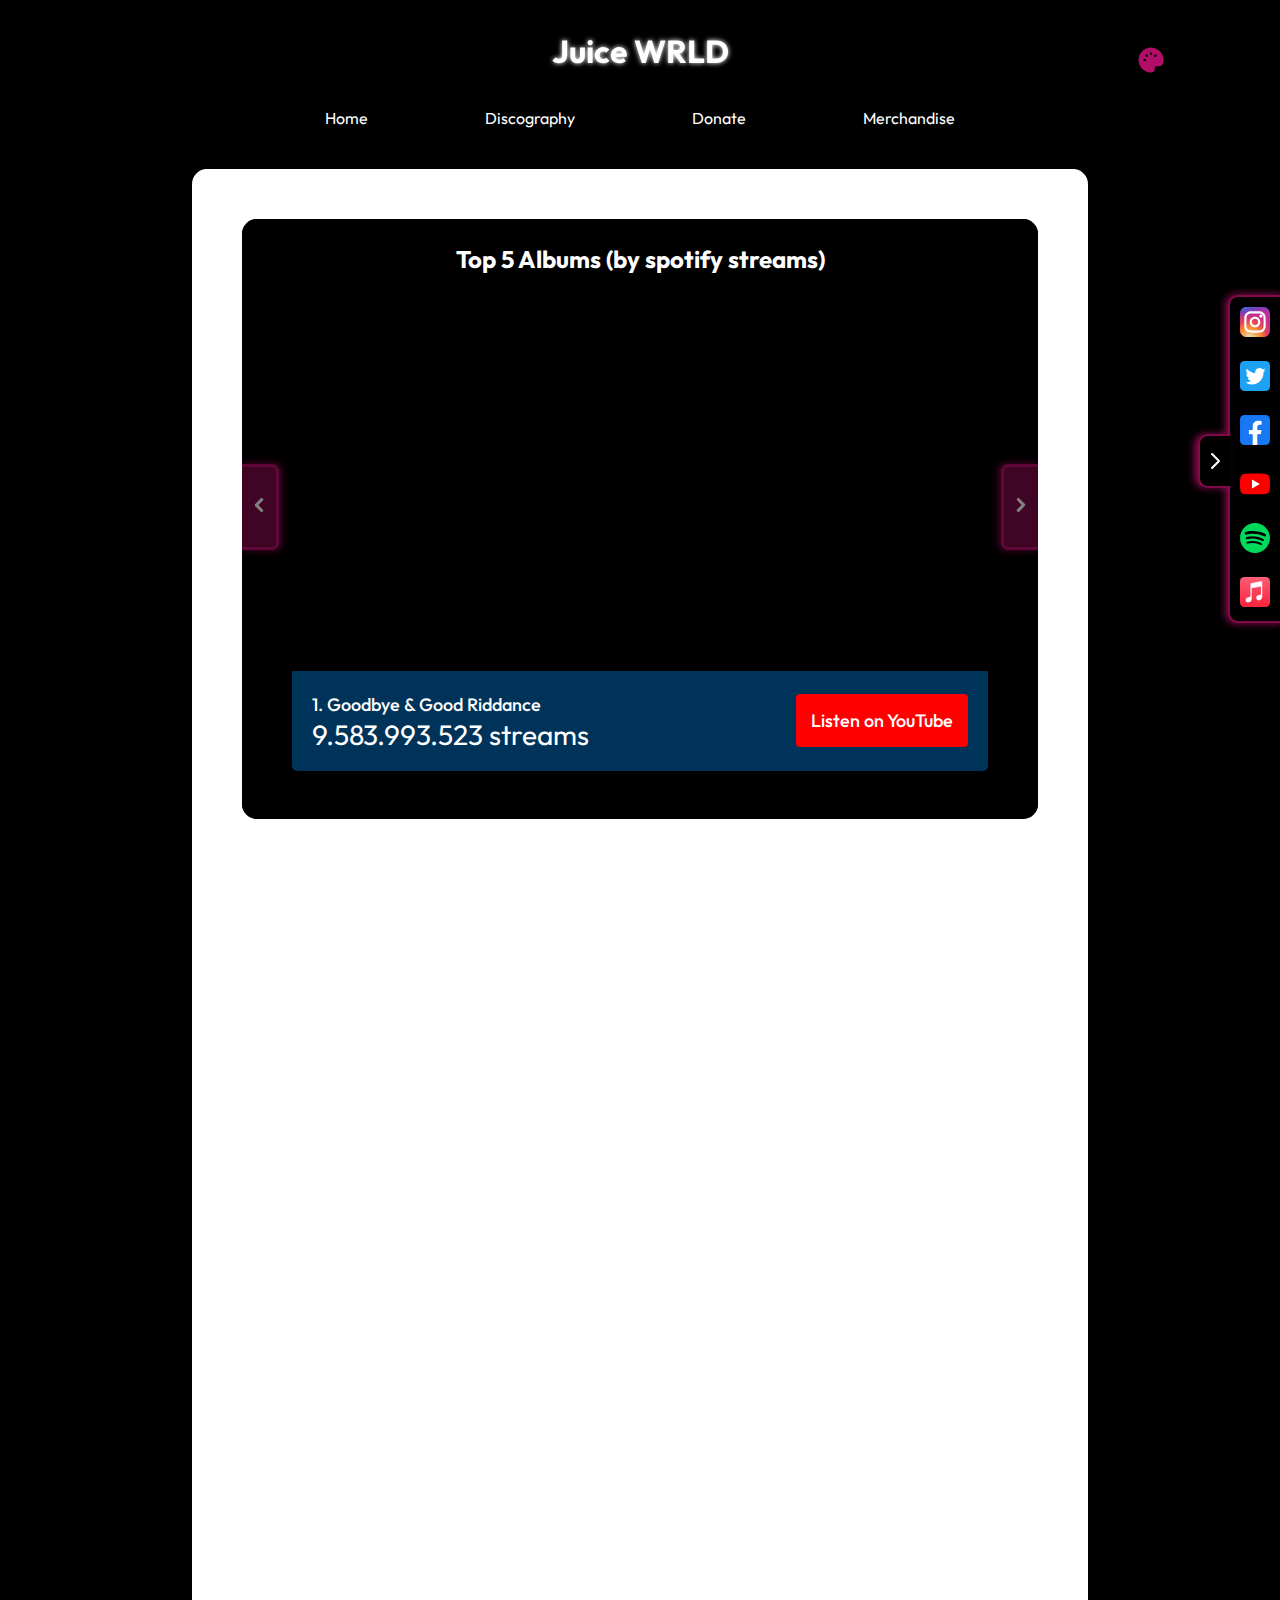
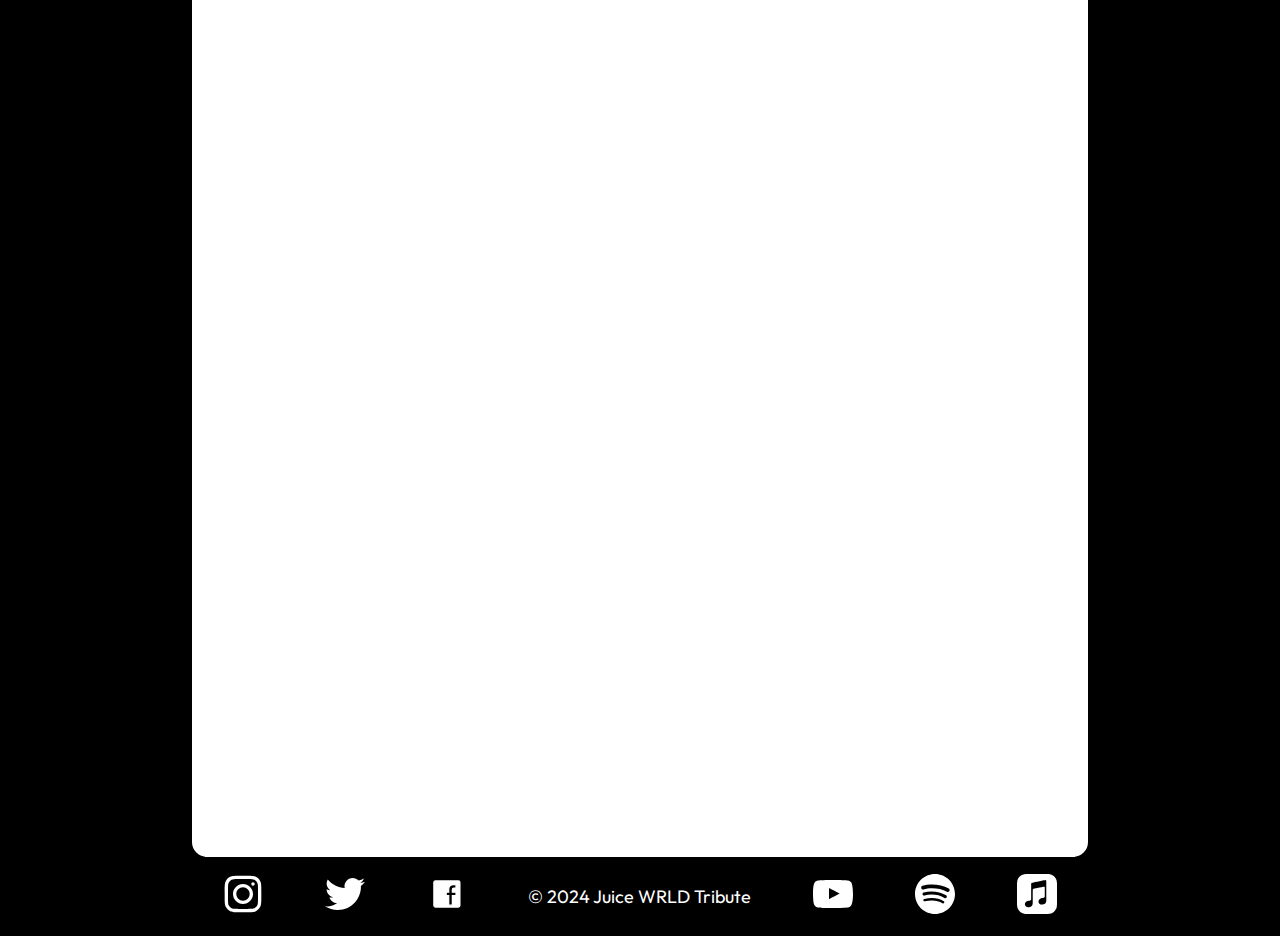
==== commit 381cfceb: "new files" ====
--- a/albums.html
+++ b/albums.html
@@ -15,6 +15,18 @@
         <div class="hover">
             <svg id="menuSvg" class="menu-inactive" fill="none" viewBox="0 0 17 14"><path stroke="currentColor" stroke-linecap="round" stroke-linejoin="round" stroke-width="2" d="M1 1h15M1 7h15M1 13h15"></path></svg>
         </div>
+        <div id="themeChanger" class="theme-changer closed-theme-changer">
+            <div class="theme-text-svg">
+                <div id="themeTxt" class="theme-text closed-theme-text">Theme</div>
+                <svg id="themeBttn" class="theme-changer-svg" aria-hidden="true" xmlns="http://www.w3.org/2000/svg" width="30" height="30" fill="currentColor" viewBox="0 0 24 24"><path fill-rule="evenodd" d="M8.649 2.577A10.004 10.004 0 0 1 20.344 6.49a9.995 9.995 0 0 1 1.2 8.486l-.004.01-.005.015a2.958 2.958 0 0 1-2.836 2.001h-2.69a1.037 1.037 0 0 0-.95.68c-.047.13-.068.27-.06.409v.916A3.01 3.01 0 0 1 11.96 22a9.626 9.626 0 0 1-4.195-1l.009.005-.018-.009.01.004a10.1 10.1 0 0 1-5.716-7.996l-.001-.012a9.992 9.992 0 0 1 6.6-10.415Zm3.35 3.429a1 1 0 1 0 0 2h.01a1 1 0 1 0 0-2H12ZM8.53 7.518a1 1 0 0 0 0 2h.01a1 1 0 1 0 0-2h-.01Zm6.968 0a1 1 0 1 0 0 2h.01a1 1 0 1 0 0-2h-.01ZM6.99 11.004a1 1 0 1 0 0 2H7a1 1 0 1 0 0-2h-.01Z" clip-rule="evenodd"/></svg>
+            </div>
+            <div id="themeSelect" class="theme-select closed-theme">
+                <div id="pinkBttn" class="pink-theme default theme"></div>
+                <div id="blueBttn" class="blue-theme theme"></div>
+                <div id="purpleBttn" class="purple-theme theme"></div>
+                <div id="yellowBttn" class="yellow-theme theme"></div>
+            </div>
+        </div>
         <nav>
             <ul id="menu">
                 <li><a href="index.html">Home</a></li>
@@ -25,15 +37,6 @@
                         <li><a href="singles.html">Singles</a></li>
                     </ul>
                 </li>
-                <li>
-                    <a href="#">Achievements</a>
-                    <ul class="dropdown">
-                        <li><a href="awards.html">Awards</a></li>
-                        <li><a href="records.html">Records</a></li>
-                    </ul>
-                </li>
-                <li><a href="concerts.html">Concerts</a></li>
-                <li><a href="life.html">Life & Legacy</a></li>
                 <li><a href="donation.html">Donate</a></li>
                 <li><a href="merch.html">Merchandise</a></li>
             </ul>
@@ -94,7 +97,7 @@
                 </section>
                 <p>&emsp;&emsp;Though “All Girls Are The Same” and “Lucid Dreams” are Goodbye & Good Riddance’s poster children, the album boasts several groundbreaking moments that go underappreciated. “Armed And Dangerous” showcases a breezy spirit that Juice rarely tapped into, not only through humorous rhymes, but also through his harmonious use of ad-libs. You also can’t forget “Candles,” a casual track that truly embodies the freestyle vibe of Juice WRLD’s music. The track features an unexpected flow switch in the second verse, a unique structure that isn’t commonly seen throughout the rest of his discography.</p>
                 <img class="album-info-img" src="https://lastfm.freetls.fastly.net/i/u/770x0/efd1306959795aaa4b5e05281df7247b.jpg#efd1306959795aaa4b5e05281df7247b">
-                <p>&emsp;&emsp;Even though it is his first album, Goodbye & Good Riddance is the best album credited to Juice WRLD, ranked number 7,214 in the overall <a target="_blank" href="https://www.besteveralbums.com/overall.php?rank=7214#136539">greatest album chart</a> with a total rank score of 176.</p>
+                <p>&emsp;&emsp;Even though it is his first album, Goodbye & Good Riddance is the best album credited to Juice WRLD, ranked number 7,214 in the overall <a class="info-a" target="_blank" href="https://www.besteveralbums.com/overall.php?rank=7214#136539">greatest album chart</a> with a total rank score of 176.</p>
             </section>
         </div>
     </main>
--- a/styles.css
+++ b/styles.css
@@ -47,6 +47,7 @@
 
 nav ul li {
     display: inline;
+    margin: 0 3%;
     position: relative;
 }
 
@@ -62,7 +63,87 @@
 nav a:hover,.hover #menuSvg:hover {
     background-color: #444;
 }
-
+.theme-changer{
+    user-select: none;
+    position: absolute;
+    display: flex;
+    flex-direction: column;
+    right: 8vw;
+    top: 35px;
+    z-index: 2;
+    padding: 10px;
+    box-sizing: border-box;
+    border-radius: 10px;
+    border: 2px solid rgba(255, 20, 147, 0.5);
+    box-shadow: -4px 0 7px 0px rgba(255, 20, 147, 0.5);
+    background-color: black;
+    transition: 0.5s all;
+}
+.theme-changer-svg{
+    color: rgba(255, 20, 147, 0.7);
+    position: absolute;
+    right: 12px;
+    transition: 0.3s all;
+}
+.theme-changer-svg:hover{
+    cursor: pointer;
+    transform: scale(1.2);
+    color: white;
+}
+.theme-text-svg{
+    height: 40px;
+    align-items: center;
+    display: flex;
+    justify-content: space-between;
+    width: 100%;
+    padding: 0 5px 10px 0;
+    box-sizing: border-box;
+}
+.closed-theme-changer{
+    border: none !important;
+    background-color: transparent !important;
+    box-shadow: none !important;
+}
+.theme-text{
+    font-size: 17px;
+    opacity: 0;
+    transition: 0.7s all;
+}
+.closed-theme-text{
+    display: none;
+}
+.theme-select{
+    display: none;
+    gap: 10px;
+    grid-template-columns: repeat(2, minmax(0, 1fr));
+}
+.default{
+    border: 2px solid lightgreen;
+    padding: 2px;
+    box-sizing: border-box;
+}
+.pink-theme{
+    background-color: rgba(255, 20, 147, 0.5);
+}
+.purple-theme{
+    background-color: rgb(60, 0, 92);
+}
+.blue-theme{
+    background-color: rgb(0, 69, 109);
+}
+.yellow-theme{
+    background-color: rgb(214, 185, 19);
+}
+.theme{
+    height: 40px;
+    width: 60px;
+    border-radius: 5px;
+    cursor: pointer;
+    transition: 0.5s width;
+}
+.closed-theme > .theme{
+    width: 0;
+}
 .dropdown {
     display: none;
     position: absolute;
@@ -93,6 +174,7 @@
     }
 }
 .white-glow{
+    user-select: none;
     text-shadow: white 0px 0px 5px;
 }
 .scene{
@@ -314,6 +396,7 @@
     transition: all .5s;
 }
 .content{
+    min-height: calc(100vh - 180px);
     display: flex;
     flex-direction: column;
     align-items: center;
@@ -368,11 +451,11 @@
     object-fit: cover;
     width: 700px;
 }
-.info a{
+.info-a{
     color: rgba(255, 20, 147, 0.5);
 }
-.quote:before{
-    content: "";
+.quote-before{
+    user-select: none;
     height: calc(100% - 80px);
     width: 10px;
     background-color: rgba(255, 20, 147, 0.5);
@@ -381,8 +464,8 @@
     left: 10%;
     border-radius: 5px;
 }
-.quote:after{
-    content: "";
+.quote-after{
+    user-select: none;
     height: calc(100% - 80px);
     width: 10px;
     background-color: rgba(255, 20, 147, 0.5);
@@ -399,6 +482,7 @@
     text-align: center;
 }
 .quotes{
+    user-select: none;
     position: absolute;
     font-size: 70px;
     font-weight: bold;
@@ -524,17 +608,18 @@
     border-radius: 10px;
 }
 .main-slider-bottom-buttons{
-    width: 550px;
+    width: 40%;
     position: absolute;
     bottom: 30px;
     display: flex;
     z-index: 1;
-    left: calc(50% - 275px);
+    left: 30%;
+    top: 50px;
 }
 .slider-bottom-button-padding{
     padding: 10px 3px;
     box-sizing: border-box;
-    width: calc(100% / 7);
+    width: calc(100% / 4);
 }
 .slider-bottom-button{
     height: 5px;
@@ -543,7 +628,7 @@
     cursor: pointer;
 }
 .slider-bottom-button-active{
-    background-color: #FF882D;
+    background-color: rgba(255, 20, 147, 1);
 }
 .slider-footnote{
     display: flex;
@@ -591,7 +676,7 @@
 }
 .hover .slider-footnote-link-button:hover{
     filter: brightness(2);
-    box-shadow: 0 0 20px -3px red;
+    box-shadow: 0 0 20px -3px red !important;
 }
 .slider-footnote .orange-button{
     max-width: 275px;
@@ -810,6 +895,7 @@
     align-items: flex-start;
     padding: 30px 40px;
     box-sizing: border-box;
+    user-select: none;
 }
 .categorii > h2{
     color: white;
@@ -885,13 +971,30 @@
     width: 20px;
     transform: rotate(180deg);
 }
+.donation-slider {
+    padding: 30px 50px;
+    max-height: 650px;
+    height: auto !important;
+}
+.donation-slider .slides{
+    height: calc(100% - 60px);
+    top: 30px;
+}
+.donation-slider .slide{
+    height: auto;
+    overflow: hidden;
+}
 .donation-slider .slider-footnote{
-    height: 170px;
+    height: 140px;
     align-items: flex-end;
 }
 .donation-slider .slider-footnote-link-button{
+    display: flex !important;
     background-color: #800A4A;
     filter: brightness(1.5);
+}
+.donation-slider .slider-footnote-link-button-replacement{
+    display: none !important;
 }
 .hover .donation-slider .slider-footnote-link-button:hover{
     box-shadow: 0 0 20px -3px #F91390;
@@ -916,7 +1019,10 @@
     left: -15px;
 }
 .donation-slider .slider-footnote-details{
-    width: calc(100% - 200px);
+    width: calc(100% - 210px);
+}
+.donation-notice{
+    padding: 20px 20%;
 }
 footer {
     display: flex;
@@ -989,6 +1095,21 @@
         font-size: 12px;
     }
 }
+@media (max-width: 1500px){
+    .donation-slider .slider{
+        height: 550px !important;
+    }
+    .donation-slider .slider-footnote-text{
+        font-size: 16px;
+    }
+    .donation-slider .slider-footnote-title{
+        font-size: 20px;
+    }
+    .donation-slider .slider-footnote-link-button{
+        font-size: 16px;
+        padding: 10px;
+    }
+}
 @media (max-width: 1320px){
     .categorii-container{
         grid-template-columns: repeat(2, minmax(0, 1fr));;
@@ -1009,6 +1130,17 @@
         margin-bottom: 0;
     }
 }
+@media (max-width: 1200px){
+    .donation-slider .slider-footnote-details{
+        width: calc(100% - 170px);
+    }
+    .donation-slider .slider-footnote-text{
+        font-size: 15px;
+    }
+    .donation-slider .slider-footnote-title{
+        font-size: 18px;
+    }
+}
 @media (max-width: 1120px){
     .info img{
         width: 95%;
@@ -1041,14 +1173,14 @@
 }
 @media (max-width: 920px) {
     nav ul{
-        height: 350px;
+        height: 200px;
         flex-direction: column;
         transition: all 0.5s;
         align-items: center;
     }
     nav ul li {
         width: fit-content;
-        height: calc(100% / 7);
+        height: calc(100% / 4);
         transition: all 0.5s;
     }
     .dropdown {
@@ -1071,10 +1203,10 @@
         font-size: 18px;
         padding: 80px 10%;
     }
-    .quote:before{
+    .quote-before{
         left: 5%;
     }
-    .quote:after{
+    .quote-after{
         right: 5%;
     }
     .quotes{
@@ -1119,11 +1251,20 @@
     .categorie-text div, .categorie-text p{
         text-align: center;
     }
+    .donation-slider .slider-footnote-details{
+        width: calc(100% - 150px);
+    }
+    .donation-slider .slider-footnote-text{
+        font-size: 14px;
+    }
+    .donation-slider .slider-footnote-title{
+        font-size: 17px;
+    }
 }
 @media (max-width: 844px){
-    .slider{
+    /*.slider{
         height: 550px !important;
-    }
+    }*/
     .slider-footnote{
         height: 80px;
     }
@@ -1136,6 +1277,9 @@
     .slider-footnote-link-button{
         font-size: 16px;
         padding: 10px;
+    }
+    .donation-slider .slider-footnote-title{
+        font-size: 16px;
     }
 }
 @media (max-width: 720px) {
@@ -1201,6 +1345,19 @@
     }
     .slider-footnote-link-button{
         display: none !important;
+    }
+    .donation-slider .slider-footnote-details{
+        width: calc(100% - 100px);
+    }
+    .donation-slider .slider-footnote-text{
+        font-size: 14px;
+    }
+    .donation-slider .slider-footnote-title{
+        font-size: 15px;
+    }
+    .donation-slider .slider-footnote-link-button{
+        padding: 8px;
+        font-size: 14px;
     }
     footer{
         display: grid;
@@ -1284,7 +1441,7 @@
     .quotes{
         font-size: 40px;
     }
-    .quote:before, .quote:after{
+    .quote-before, .quote-after{
         width: 7px;
     }
     .info .quote-credits{
@@ -1313,6 +1470,21 @@
     }
     .slider-title, .categorii > h2{
         font-size: 19px;
+    }
+    .donation-slider .slider-footnote{
+        align-items: center;
+        height: 90px;
+    }
+    .donation-slider .slider-footnote-details{
+        width: auto;
+    }
+    .donation-slider .slider-footnote-text{
+        background-color: rgba(255, 255, 255, 0.3);
+        padding: 5px;
+        box-sizing: border-box;
+        border-radius: 3px;
+        font-size: 16px;
+        margin-bottom: 10px;
     }
     .product-text{
         font-size: 12px;
@@ -1386,7 +1558,7 @@
     .quotes{
         font-size: 35px;
     }
-    .quote:before, .quote:after{
+    .quote-before, .quote-after{
         width: 7px;
     }
     .quote-credits{
